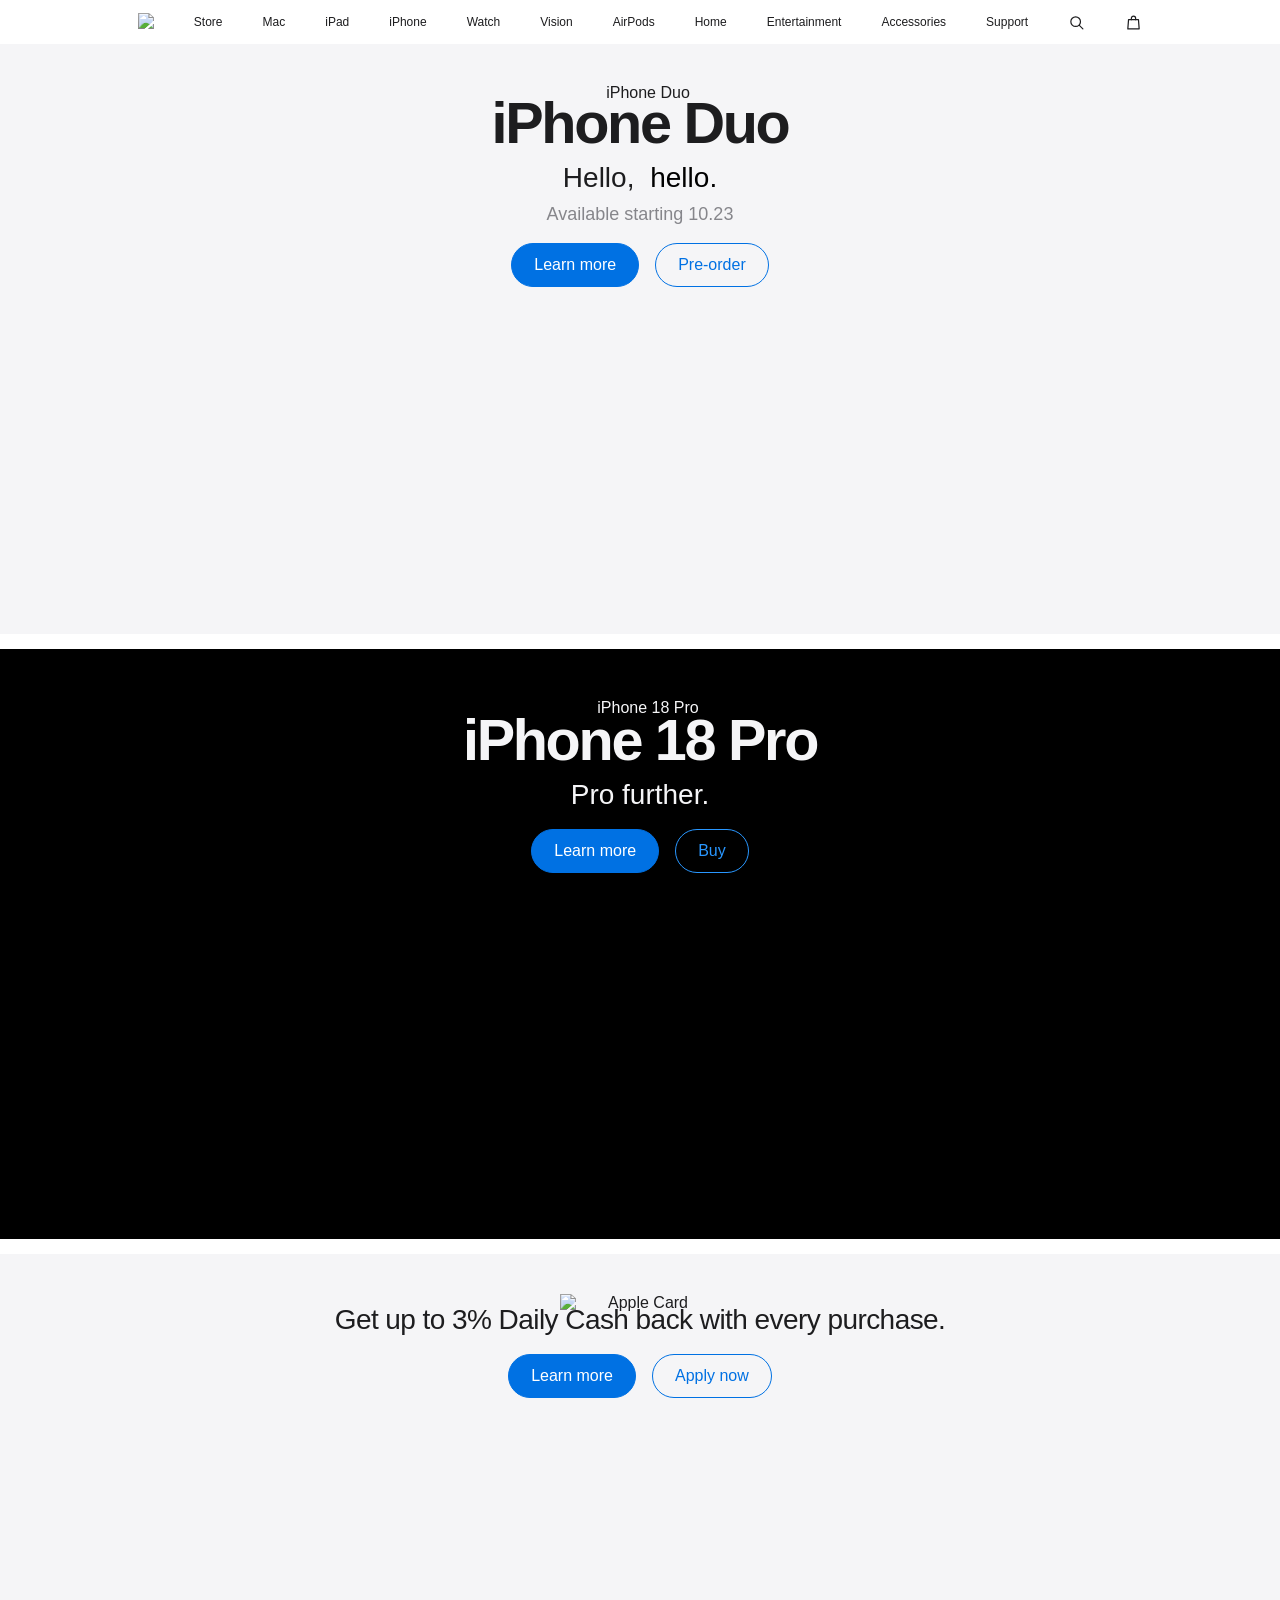
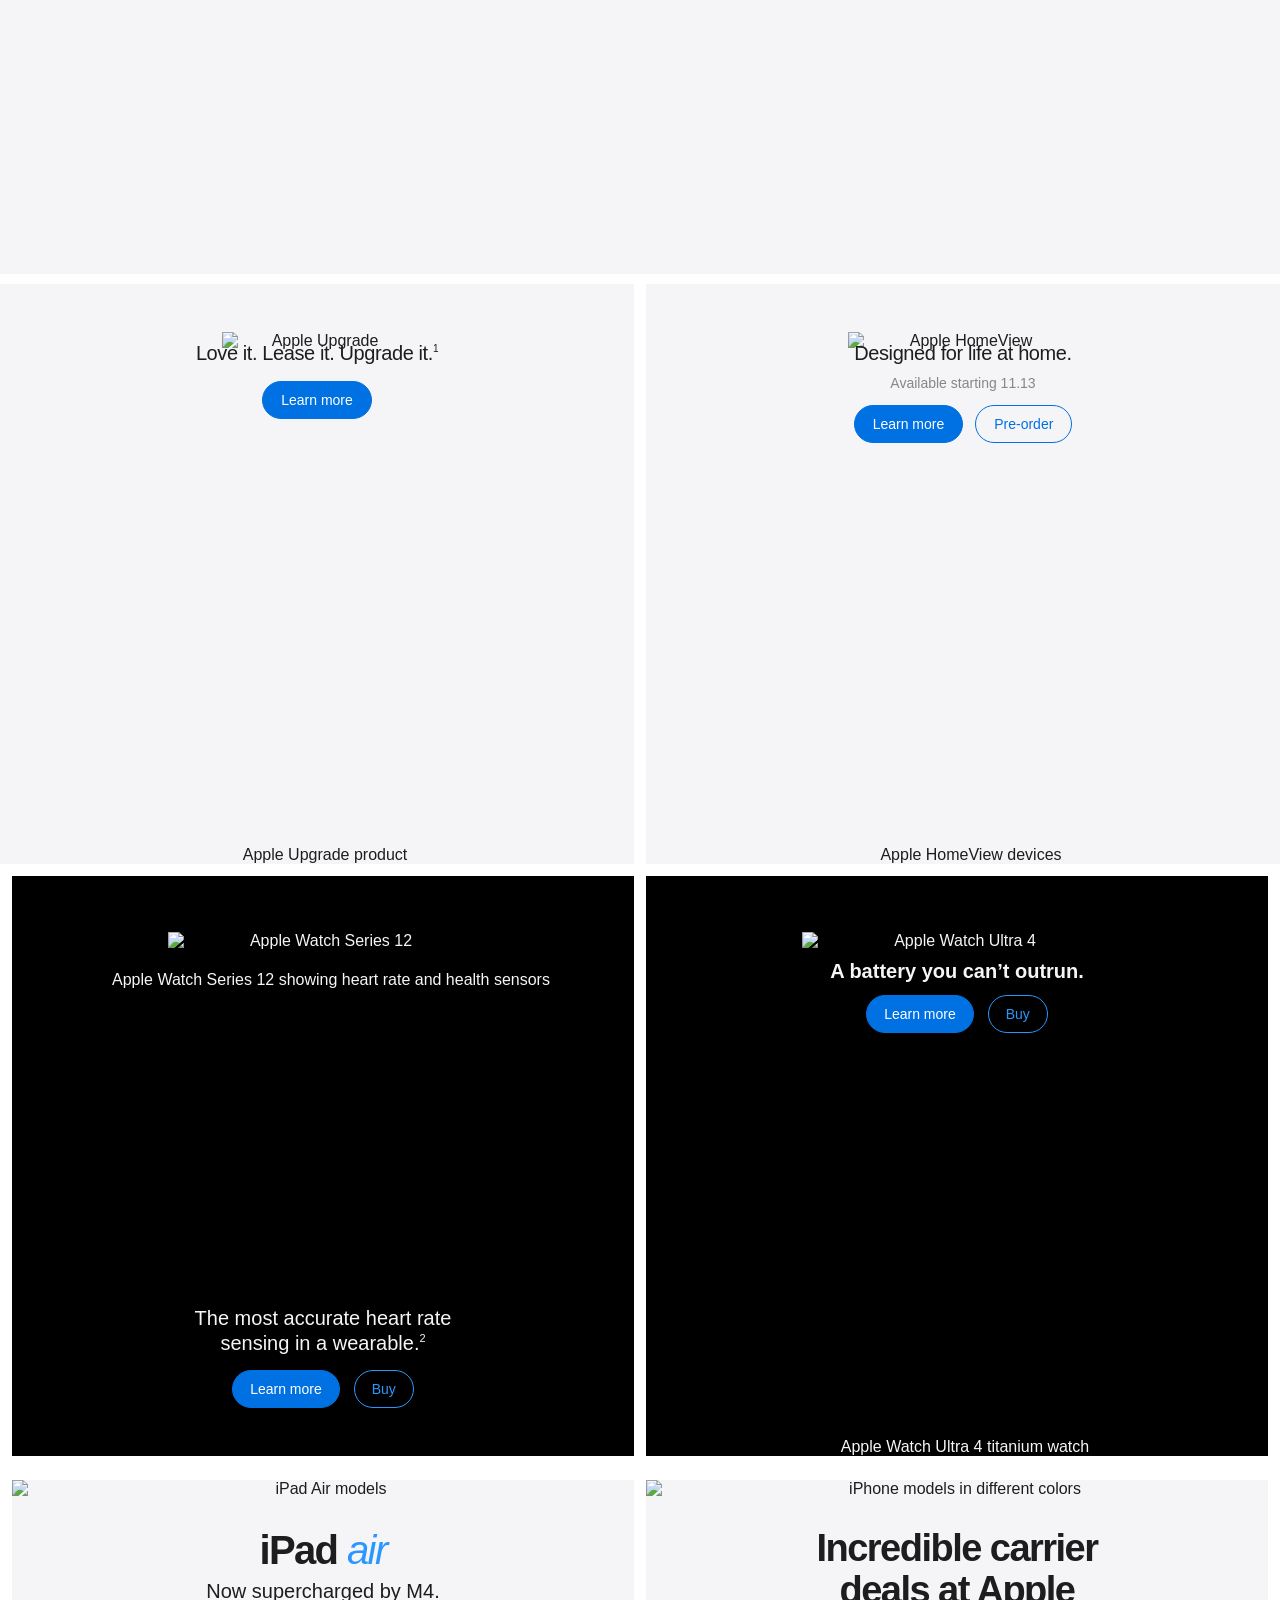
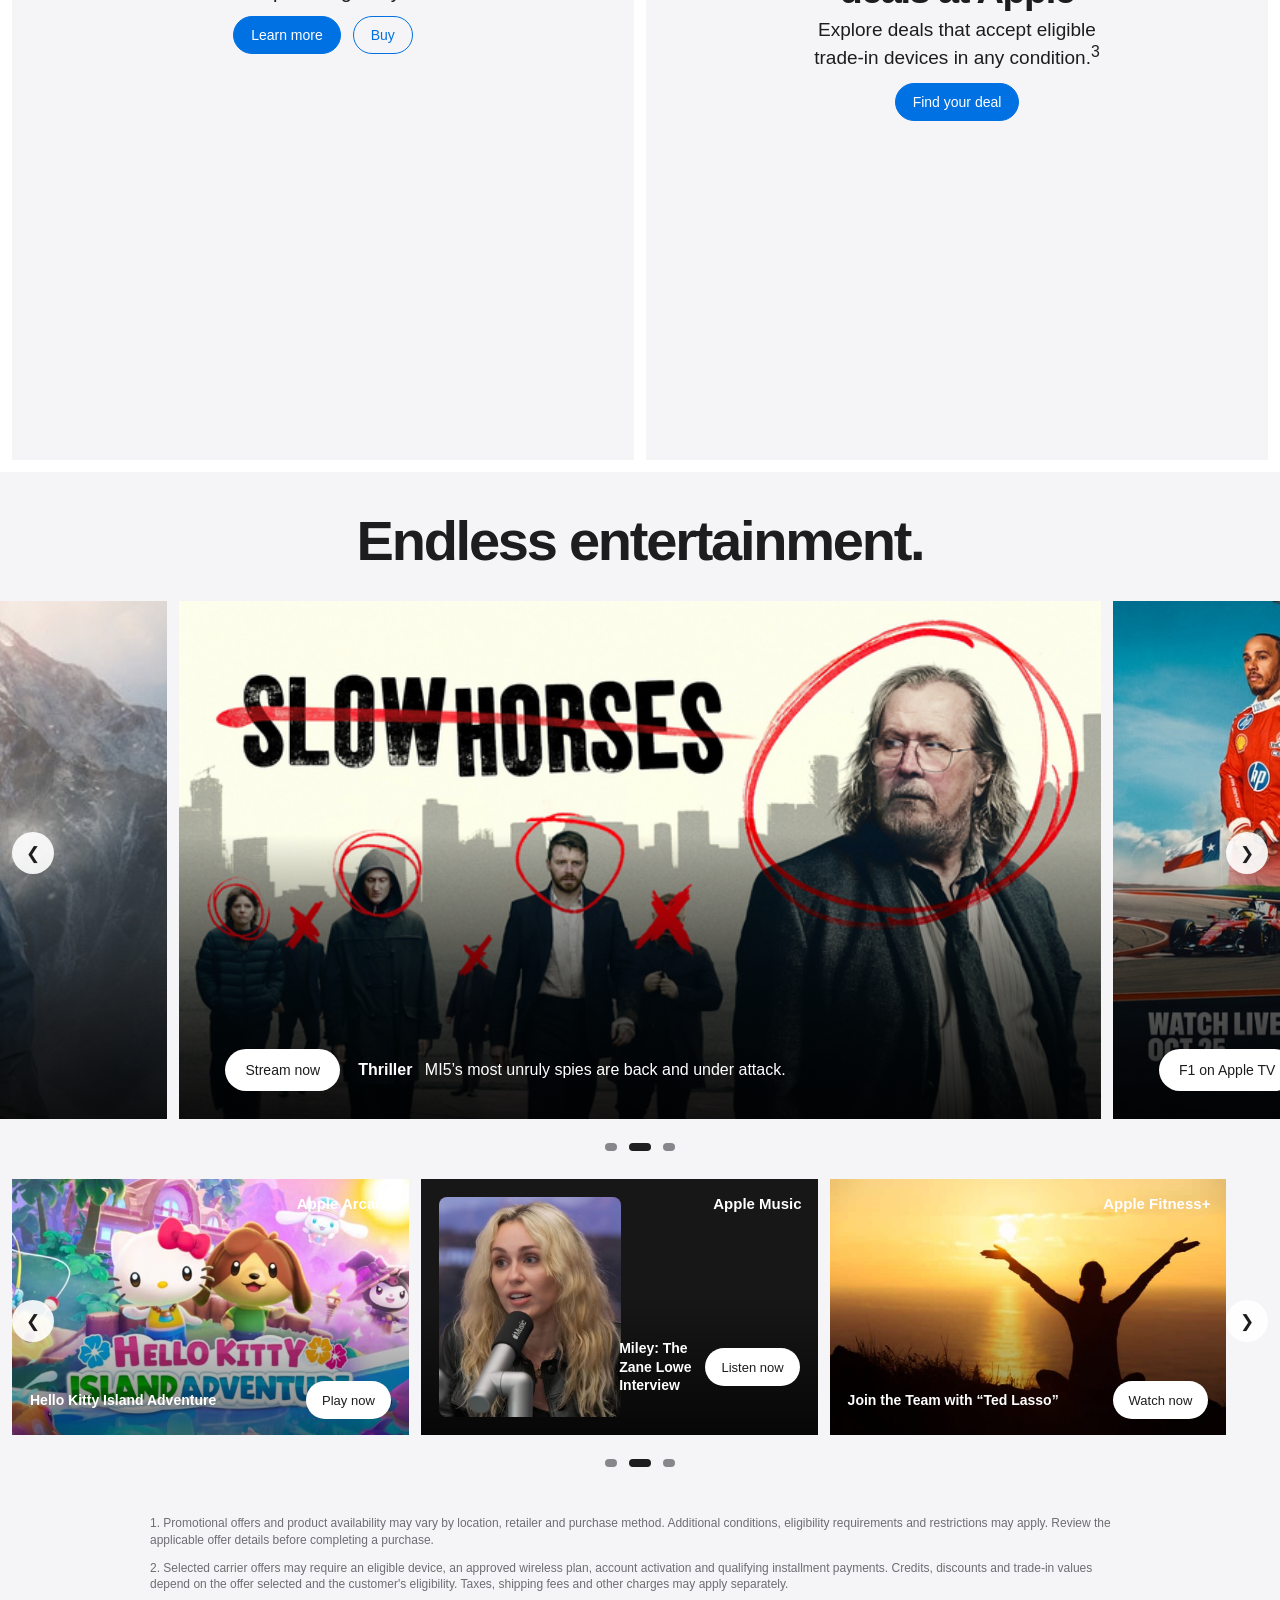
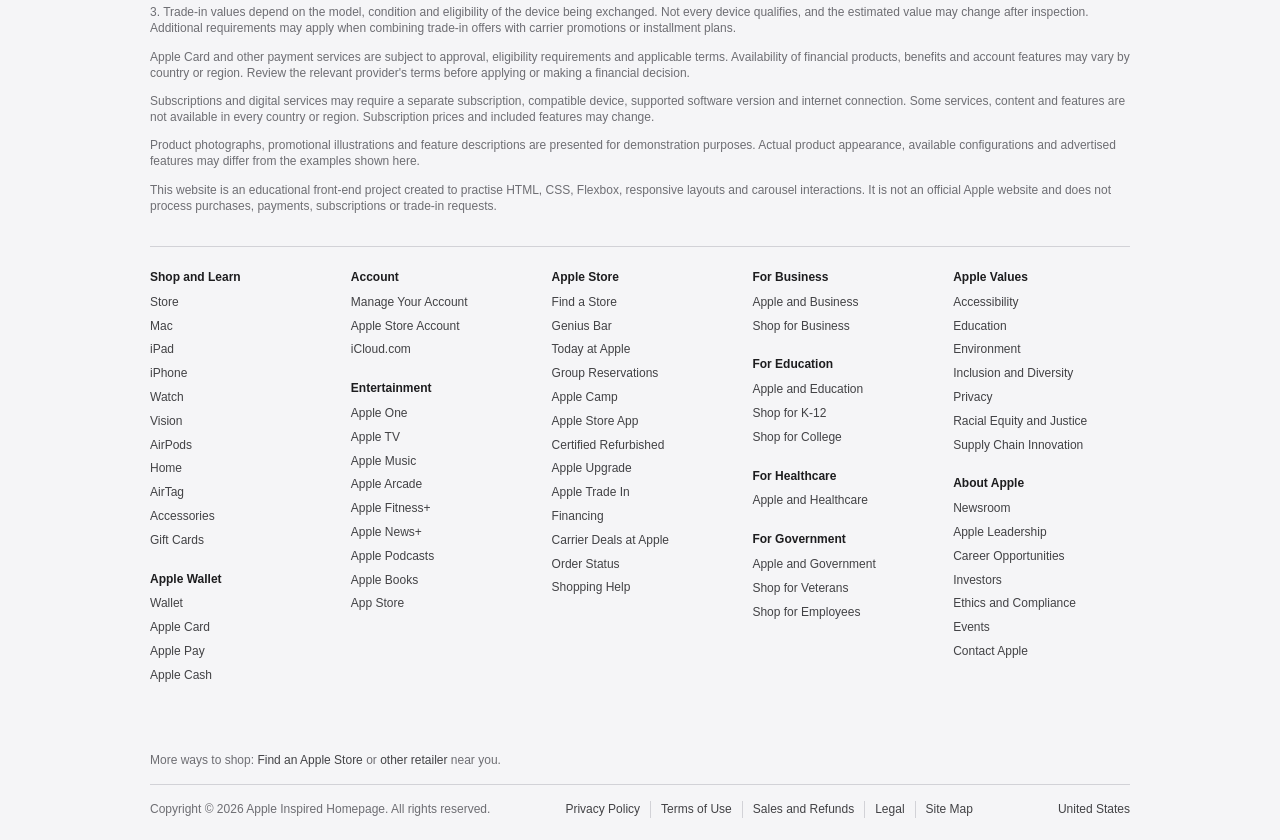
==== lab6/index.html @ 8d037a8d "Add lab 6 Apple Flexbox page" ====
<!DOCTYPE html>

<html lang="en">
    <head>
        <meta charset="utf-8">
        <meta name="viewport" content="width=device-width, initial-scale=1.0">
        <title>Apple</title>
        <link rel="icon" type="image/svg+xml" href="https://cdn.simpleicons.org/apple/000000">
        <link rel="stylesheet" href="style.css">
    </head>
    <body>

        <!-- Navigation -->
        <header class="site-header">
            <a class="brand" href="#" aria-label="Apple home"><img src="https://cdn.simpleicons.org/apple/000000" alt="apple"></a>
            <nav class="nav-links" aria-label="Main navigation">
                <a href="#">Store</a>
                <a href="#">Mac</a>
                <a href="#">iPad</a>
                <a href="#">iPhone</a>
                <a href="#">Watch</a>
                <a href="#">Vision</a>
                <a href="#">AirPods</a>
                <a href="#">Home</a>
                <a href="#">Entertainment</a>
                <a href="#">Accessories</a>
                <a href="#">Support</a>
            </nav>
            <div class="nav-actions">
                <a href="#" aria-label="Search">
                    <svg
                        class="nav-icon"
                        viewBox="0 0 24 24"
                        fill="none"
                        stroke="currentColor"
                        stroke-width="1.7"
                        stroke-linecap="round"
                    >
                        <circle cx="10.8" cy="10.8" r="6.8"></circle>
                        <path d="m16 16 5 5"></path>
                    </svg>
                </a>
                <a href="#" aria-label="Shopping bag">
                    <svg
                        class="nav-icon"
                        viewBox="0 0 24 24"
                        fill="none"
                        stroke="currentColor"
                        stroke-width="1.7"
                        stroke-linecap="round"
                        stroke-linejoin="round"
                    >
                        <path d="M5 8h14l1 13H4L5 8Z"></path>
                        <path d="M9 8V6a3 3 0 0 1 6 0v2"></path>
                    </svg>
                </a>
            </div>
        </header>
        <main>

            <!-- iPhone Duo -->
            <section class="product-hero hero-duo">
                <div class="hero-copy">
                    <h1>iPhone Duo</h1>
                    <p class="hero-tagline">
                        Hello, <span>hello.</span>
                    </p>
                    <p class="hero-subtitle">
                        Available starting 10.23
                    </p>
                    <div class="hero-actions">
                        <a href="#" class="hero-button">Learn more</a>
                        <a href="#" class="hero-button button-outline">Pre-order</a>
                    </div>
                </div>
                <img
                    class="hero-image"
                    src="https://www.apple.com/v/homepage/images/iphone-duo/a/hero_iphone_duo_animated_startframe__blm9gj3ulmc2_large.jpg"
                    alt="iPhone Duo"
                >
            </section>

            <!-- iPhone Pro -->
            <section class="product-hero hero-pro">
                <div class="hero-copy">
                    <h2>iPhone 18 Pro</h2>
                    <p class="hero-tagline">
                        Pro further.
                    </p>
                    <div class="hero-actions">
                        <a href="#" class="hero-button">
                            Learn more
                        </a>
                        <a href="#" class="hero-button button-outline">
                            Buy
                        </a>
                    </div>
                </div>
                <img
                    class="hero-image"
                    src="https://www.apple.com/v/homepage/images/iphone-18-pro/a/hero_iphone_18_pro__fqe1motd0ymy_large.jpg"
                    alt="iPhone 18 Pro"
                >
            </section>

            <!-- Apple Card -->
           <section class="apple-card-section">
                <div class="apple-card-copy">
                    <img
                        class="apple-card-logo"
                        src="https://www.apple.com/v/homepage/images/logos/apple-card/a/hero_logo_apple_card__dnd4gomtgai6_large.png"
                        alt="Apple Card"
                    >
                    <p>Get up to 3% Daily Cash back with every purchase.</p>
                    <div class="hero-actions">
                        <a href="#" class="hero-button">
                            Learn more
                        </a>
                        <a href="#" class="hero-button button-outline">
                            Apply now
                        </a>
                    </div>
                </div>
                <div class="apple-card-image-window">
                    <img
                        class="apple-card-artwork"
                        src="https://www.apple.com/v/homepage/images/apple-card/a/hero_apple_card__dpuxs0gw5daq_large.jpg"
                        alt="card"
                    >
                </div>
            </section>

            <!-- Upgrade and HomeView -->
            <section class="promo-grid">
                <article class="promo-card promo-upgrade">
                    <div class="promo-copy">
                        <img
                            class="promo-logo"
                            src="https://www.apple.com/v/homepage/images/logos/apple-upgrade/a/promo_logo_apple_upgrade__lwuohffdzjem_large.png"
                            alt="Apple Upgrade"
                        >
                        <p class="promo-tagline">
                            Love it. Lease it. Upgrade it.<sup>1</sup>
                        </p>
                        <div class="hero-actions">
                            <a href="#" class="hero-button">
                                Learn more
                            </a>
                        </div>
                    </div>
                    <img
                        class="promo-artwork"
                        src="https://www.apple.com/v/homepage/images/apple-upgrade/a/promo_apple_upgrade__jvn6udm4tx2e_large.jpg"
                        alt="Apple Upgrade product"
                    >
                </article>
                <article class="promo-card promo-homeview">
                    <div class="promo-copy">
                        <img
                            class="promo-logo"
                            src="https://www.apple.com/v/homepage/images/logos/apple-homeview/a/promo_logo_apple_homeview__fgteydil04uy_large.png"
                            alt="Apple HomeView"
                        >
                        <p class="promo-tagline">
                            Designed for life at home.
                        </p>
                        <p class="promo-subtitle">
                            Available starting 11.13
                        </p>
                        <div class="hero-actions">
                            <a href="#" class="hero-button">
                                Learn more
                            </a>
                            <a href="#" class="hero-button button-outline">
                                Pre-order
                            </a>
                        </div>
                    </div>
                    <img
                        class="promo-artwork"
                        src="https://www.apple.com/v/homepage/images/apple-homeview/a/promo_apple_homeview_animated_preorder__ekx0z2j7deeu_large.jpg"
                        alt="Apple HomeView devices"
                    >
                </article>
            </section>

            <!-- Apple Watch cards -->
            <section class="watch-promo-grid">
                <article class="watch-promo-card watch-series-card">
                    <div class="watch-card-heading">
                        <img
                            src="https://www.apple.com/v/homepage/images/logos/apple-watch-series-12/a/promo_logo_apple_watch_series_12__eck6698frlqq_large.png"
                            alt="Apple Watch Series 12"
                            class="watch-card-logo"
                        >
                    </div>
                    <img
                        src="https://www.apple.com/v/homepage/images/apple-watch-series-12/a/promo_apple_watch_series_12__gnlprtt8526a_large.jpg"
                        alt="Apple Watch Series 12 showing heart rate and health sensors"
                        class="watch-card-artwork"
                    >
                    <div class="watch-card-footer">
                        <p>
                            The most accurate heart rate <br> sensing in a wearable.<sup>2</sup>
                        </p>
                        <div class="watch-card-actions">
                            <a href="#" class="hero-button">Learn more</a>
                            <a href="#" class="hero-button button-outline">Buy</a>
                        </div>
                    </div>
                </article>
                <article class="watch-promo-card watch-ultra-card">
                    <div class="watch-card-heading">
                        <img
                            src="https://www.apple.com/v/homepage/images/logos/apple-watch-ultra-4/a/promo_logo_apple_watch_ultra_4__bc6ish8cjaeq_large.png"
                            alt="Apple Watch Ultra 4"
                            class="watch-card-logo"
                        >
                        <p>A battery you can’t outrun.</p>
                        <div class="watch-card-actions">
                            <a href="#" class="hero-button">Learn more</a>
                            <a href="#" class="hero-button button-outline">Buy</a>
                        </div>
                    </div>
                    <img
                        src="https://www.apple.com/v/homepage/images/apple-watch-ultra-4/a/promo_apple_watch_ultra_4__e4r3qertak2u_large.jpg"
                        alt="Apple Watch Ultra 4 titanium watch"
                        class="watch-card-artwork"
                    >
                </article>
            </section>

            <!-- iPad Air and carrier deals -->
            <section class="feature-grid">
                <article class="feature-card ipad-air-card">
                    <div class="feature-copy">
                        <h2 class="ipad-air-title">
                            iPad <span>air</span>
                        </h2>
                        <p>Now supercharged by M4.</p>
                        <div class="feature-actions">
                            <a href="#" class="hero-button">
                                Learn more
                            </a>
                            <a href="#" class="hero-button button-outline">
                                Buy
                            </a>
                        </div>
                    </div>
                    <img
                        src="https://www.apple.com/v/homepage/images/ipad-air-m4/a/promo_ipad_air_m4__bgcv7t286k8y_large.jpg"
                        alt="iPad Air models"
                        class="feature-artwork"
                    >
                </article>
                <article class="feature-card carrier-card">
                    <div class="feature-copy">
                        <h2>
                            Incredible carrier
                            <br>
                            deals at Apple
                        </h2>
                        <p>
                            Explore deals that accept eligible
                            <br>
                            trade-in devices in any condition.<sup>3</sup>
                        </p>
                        <div class="feature-actions">
                            <a href="#" class="hero-button">
                                Find your deal
                            </a>
                        </div>
                    </div>
                    <img
                        src="https://www.apple.com/v/homepage/images/carriers/a/promo_carriers__bkbchi56n5qq_large.jpg"
                        alt="iPhone models in different colors"
                        class="feature-artwork"
                    >
                </article>
            </section>

            <!-- Entertainment carousel -->
            <section class="entertainment-section">
                <h2 class="entertainment-title">
                    Endless entertainment.
                </h2>
                <div class="show-carousel js-carousel"
                    data-initial-slide="1">
                    <button
                        type="button"
                        class="carousel-arrow"
                        data-move="-1"
                        aria-label="Previous show">
                        &#10094;
                    </button>
                    <div class="carousel-viewport">
                        <div class="carousel-track">
                            <article class="carousel-slide show-everest">
                                <div class="show-caption">
                                    <a href="images/tenzing.jpg" class="stream-pill">
                                        Stream now
                                    </a>
                                    <p>
                                        <strong>Drama</strong>
                                        Based on the true story of the
                                        quest to summit Everest.
                                    </p>
                                </div>
                            </article>
                            <article class="carousel-slide show-slow-horses">
                                <div class="show-caption">
                                    <a href="#" class="stream-pill">
                                        Stream now
                                    </a>
                                    <p>
                                        <strong>Thriller</strong>
                                        MI5’s most unruly spies are back
                                        and under attack.
                                    </p>
                                </div>
                            </article>
                            <article class="carousel-slide show-f1">
                                <div class="show-caption">
                                    <a href="#" class="stream-pill">
                                        F1 on Apple TV
                                    </a>
                                    <p>
                                        Every Grand Prix, live and
                                        on demand, all year long.
                                    </p>
                                </div>
                            </article>
                        </div>
                    </div>
                    <button
                        type="button"
                        class="carousel-arrow"
                        data-move="1"
                        aria-label="Next show">
                        &#10095;
                    </button>
                    <div class="carousel-dots"
                        aria-label="Choose a show">
                        <button class="carousel-dot"
                                type="button"
                                data-slide="0"
                                aria-label="Show 1"></button>
                        <button class="carousel-dot"
                                type="button"
                                data-slide="1"
                                aria-label="Show 2"></button>
                        <button class="carousel-dot"
                                type="button"
                                data-slide="2"
                                aria-label="Show 3"></button>
                    </div>
                </div>
            </section>

            <!-- Services carousel -->
            <section class="services-section">
                <div class="show-carousel js-carousel service-carousel"
                    data-initial-slide="1">
                    <button
                        type="button"
                        class="carousel-arrow"
                        data-move="-1"
                        aria-label="Previous service">
                        &#10094;
                    </button>
                    <div class="carousel-viewport">
                        <div class="carousel-track">
                            <article class="carousel-slide service-slide service-arcade">
                                <img
                                    src="images/arcade.jpg"
                                    alt="Apple Arcade game"
                                    class="service-art"
                                >
                                <div class="service-brand">Apple Arcade</div>
                                <div class="service-caption">
                                    <p>Hello Kitty Island Adventure</p>
                                    <a href="#" class="stream-pill">Play now</a>
                                </div>
                            </article>
                            <article class="carousel-slide service-slide service-music">
                                <img
                                    src="images/music.jpg"
                                    alt="Apple Music artist"
                                    class="service-art"
                                >
                                <div class="service-brand">Apple Music</div>
                                <div class="service-caption">
                                    <p>Miley: The Zane Lowe Interview</p>
                                    <a href="#" class="stream-pill">Listen now</a>
                                </div>
                            </article>
                            <article class="carousel-slide service-slide service-fitness">
                                <img
                                    src="images/fitness.jpg"
                                    alt="People training with Apple Fitness+"
                                    class="service-art"
                                >
                                <div class="service-brand">Apple Fitness+</div>
                                <div class="service-caption">
                                    <p>Join the Team with “Ted Lasso”</p>
                                    <a href="#" class="stream-pill">Watch now</a>
                                </div>
                            </article>
                        </div>
                    </div>
                    <button
                        type="button"
                        class="carousel-arrow"
                        data-move="1"
                        aria-label="Next service">
                        &#10095;
                    </button>
                    <div class="carousel-dots" aria-label="Choose a service">
                        <button class="carousel-dot"
                                type="button"
                                data-slide="0"
                                aria-label="Apple Arcade"></button>
                        <button class="carousel-dot"
                                type="button"
                                data-slide="1"
                                aria-label="Apple Music"></button>
                        <button class="carousel-dot"
                                type="button"
                                data-slide="2"
                                aria-label="Apple Fitness Plus"></button>
                    </div>
                </div>
            </section>
        </main>

        <!-- Legal disclosures -->
        <section class="legal-disclosures">
            <div class="legal-inner">
                <p>
                    1. Promotional offers and product availability may vary by
                    location, retailer and purchase method. Additional conditions,
                    eligibility requirements and restrictions may apply.
                    Review the applicable offer details before completing a purchase.
                </p>
                <p>
                    2. Selected carrier offers may require an eligible device,
                    an approved wireless plan, account activation and qualifying
                    installment payments. Credits, discounts and trade-in values
                    depend on the offer selected and the customer's eligibility.
                    Taxes, shipping fees and other charges may apply separately.
                </p>
                <p>
                    3. Trade-in values depend on the model, condition and eligibility
                    of the device being exchanged. Not every device qualifies, and
                    the estimated value may change after inspection. Additional
                    requirements may apply when combining trade-in offers with
                    carrier promotions or installment plans.
                </p>
                <p>
                    Apple Card and other payment services are subject to approval,
                    eligibility requirements and applicable terms. Availability of
                    financial products, benefits and account features may vary by
                    country or region. Review the relevant provider's terms before
                    applying or making a financial decision.
                </p>
                <p>
                    Subscriptions and digital services may require a separate
                    subscription, compatible device, supported software version
                    and internet connection. Some services, content and features
                    are not available in every country or region. Subscription
                    prices and included features may change.
                </p>
                <p>
                    Product photographs, promotional illustrations and feature
                    descriptions are presented for demonstration purposes.
                    Actual product appearance, available configurations and
                    advertised features may differ from the examples shown here.
                </p>
                <p>
                    This website is an educational front-end project created to
                    practise HTML, CSS, Flexbox, responsive layouts and carousel
                    interactions. It is not an official Apple website and does not
                    process purchases, payments, subscriptions or trade-in requests.
                </p>
            </div>
        </section>

        <!-- Footer -->
        <footer class="site-footer">
            <div class="footer-inner">
                <nav class="footer-directory"
                    aria-label="Footer navigation">
                    <div class="footer-column">
                        <section class="footer-group">
                            <h3>Shop and Learn</h3>
                            <ul>
                                <li><a href="#">Store</a></li>
                                <li><a href="#">Mac</a></li>
                                <li><a href="#">iPad</a></li>
                                <li><a href="#">iPhone</a></li>
                                <li><a href="#">Watch</a></li>
                                <li><a href="#">Vision</a></li>
                                <li><a href="#">AirPods</a></li>
                                <li><a href="#">Home</a></li>
                                <li><a href="#">AirTag</a></li>
                                <li><a href="#">Accessories</a></li>
                                <li><a href="#">Gift Cards</a></li>
                            </ul>
                        </section>
                        <section class="footer-group">
                            <h3>Apple Wallet</h3>
                            <ul>
                                <li><a href="#">Wallet</a></li>
                                <li><a href="#">Apple Card</a></li>
                                <li><a href="#">Apple Pay</a></li>
                                <li><a href="#">Apple Cash</a></li>
                            </ul>
                        </section>
                    </div>
                    <div class="footer-column">
                        <section class="footer-group">
                            <h3>Account</h3>
                            <ul>
                                <li><a href="#">Manage Your Account</a></li>
                                <li><a href="#">Apple Store Account</a></li>
                                <li><a href="#">iCloud.com</a></li>
                            </ul>
                        </section>
                        <section class="footer-group">
                            <h3>Entertainment</h3>
                            <ul>
                                <li><a href="#">Apple One</a></li>
                                <li><a href="#">Apple TV</a></li>
                                <li><a href="#">Apple Music</a></li>
                                <li><a href="#">Apple Arcade</a></li>
                                <li><a href="#">Apple Fitness+</a></li>
                                <li><a href="#">Apple News+</a></li>
                                <li><a href="#">Apple Podcasts</a></li>
                                <li><a href="#">Apple Books</a></li>
                                <li><a href="#">App Store</a></li>
                            </ul>
                        </section>
                    </div>
                    <div class="footer-column">
                        <section class="footer-group">
                            <h3>Apple Store</h3>
                            <ul>
                                <li><a href="#">Find a Store</a></li>
                                <li><a href="#">Genius Bar</a></li>
                                <li><a href="#">Today at Apple</a></li>
                                <li><a href="#">Group Reservations</a></li>
                                <li><a href="#">Apple Camp</a></li>
                                <li><a href="#">Apple Store App</a></li>
                                <li><a href="#">Certified Refurbished</a></li>
                                <li><a href="#">Apple Upgrade</a></li>
                                <li><a href="#">Apple Trade In</a></li>
                                <li><a href="#">Financing</a></li>
                                <li><a href="#">Carrier Deals at Apple</a></li>
                                <li><a href="#">Order Status</a></li>
                                <li><a href="#">Shopping Help</a></li>
                            </ul>
                        </section>
                    </div>
                    <div class="footer-column">
                        <section class="footer-group">
                            <h3>For Business</h3>
                            <ul>
                                <li><a href="#">Apple and Business</a></li>
                                <li><a href="#">Shop for Business</a></li>
                            </ul>
                        </section>
                        <section class="footer-group">
                            <h3>For Education</h3>
                            <ul>
                                <li><a href="#">Apple and Education</a></li>
                                <li><a href="#">Shop for K-12</a></li>
                                <li><a href="#">Shop for College</a></li>
                            </ul>
                        </section>
                        <section class="footer-group">
                            <h3>For Healthcare</h3>
                            <ul>
                                <li><a href="#">Apple and Healthcare</a></li>
                            </ul>
                        </section>
                        <section class="footer-group">
                            <h3>For Government</h3>
                            <ul>
                                <li><a href="#">Apple and Government</a></li>
                                <li><a href="#">Shop for Veterans</a></li>
                                <li><a href="#">Shop for Employees</a></li>
                            </ul>
                        </section>
                    </div>
                    <div class="footer-column">
                        <section class="footer-group">
                            <h3>Apple Values</h3>
                            <ul>
                                <li><a href="#">Accessibility</a></li>
                                <li><a href="#">Education</a></li>
                                <li><a href="#">Environment</a></li>
                                <li><a href="#">Inclusion and Diversity</a></li>
                                <li><a href="#">Privacy</a></li>
                                <li><a href="#">Racial Equity and Justice</a></li>
                                <li><a href="#">Supply Chain Innovation</a></li>
                            </ul>
                        </section>
                        <section class="footer-group">
                            <h3>About Apple</h3>
                            <ul>
                                <li><a href="#">Newsroom</a></li>
                                <li><a href="#">Apple Leadership</a></li>
                                <li><a href="#">Career Opportunities</a></li>
                                <li><a href="#">Investors</a></li>
                                <li><a href="#">Ethics and Compliance</a></li>
                                <li><a href="#">Events</a></li>
                                <li><a href="#">Contact Apple</a></li>
                            </ul>
                        </section>
                    </div>
                </nav>
                <div class="footer-shopping">
                    More ways to shop:
                    <a href="#">Find an Apple Store</a>
                    or <a href="#">other retailer</a> near you.
                </div>
                <div class="footer-bottom">
                    <p class="footer-copyright">
                        Copyright © 2026 Apple Inspired Homepage.
                        All rights reserved.
                    </p>
                    <nav class="footer-legal"
                        aria-label="Legal information">
                        <a href="#">Privacy Policy</a>
                        <a href="#">Terms of Use</a>
                        <a href="#">Sales and Refunds</a>
                        <a href="#">Legal</a>
                        <a href="#">Site Map</a>
                    </nav>
                    <a href="#" class="footer-region">United States</a>
                </div>
            </div>
        </footer>
        <script src="script.js"></script>
    </body>
</html>
---- lab6/style.css ----
/* Base styles */
* {
    box-sizing: border-box;
}

body {
    margin: 0;
    font-family:
        -apple-system,
        BlinkMacSystemFont,
        "SF Pro Text",
        "SF Pro Display",
        "Helvetica Neue",
        "Segoe UI",
        Arial,
        sans-serif;
    color: #1d1d1f;
}

/* Navigation */
.site-header {
    display: flex;
    justify-content: center;
    align-items: center;
    gap: 40px;
    min-height: 44px;
    padding: 0 5%;
    position: sticky;
    top: 0;
    z-index: 2;
    background-color: rgba(255, 255, 255, 0.82);
    backdrop-filter: saturate(180%) blur(20px);
}

.brand {
    display: flex;
    align-items: center;
    flex-shrink: 0;
}

.brand img {
    display: block;
    width: 16px;
    height: 19px;
    object-fit: contain;
}

.nav-links {
    display: flex;
    align-items: center;
    justify-content: space-between;
    gap: 40px;
}

.site-header a {
    color: inherit;
    text-decoration: none;
    font-family: inherit;
    font-size: 12px;
    font-weight: 400;
    white-space: nowrap;
}

.nav-actions {
    display: flex;
    align-items: center;
    gap: 40px;
    flex-shrink: 0;
}

.nav-icon {
    display: block;
    width: 17px;
    height: 17px;
}

.site-header a:hover {
    opacity: 0.6;
}

/* Product hero sections */
.product-hero {
    padding: 48px 20px 0;
    text-align: center;
    overflow: hidden;
    position: relative;
    height: 590px;
    min-height: 0;
    margin-bottom: 15px;
}

.hero-duo {
    background-color: #f5f5f7;
    color: #1d1d1f;
}

.hero-pro {
    background-color: #000000;
    color: #f5f5f7;
    padding-top: 60px;
}

.hero-copy {
    position: relative;
    z-index: 2;
}

.hero-copy h1,
.hero-copy h2 {
    margin: 0;
    font-size: clamp(42px, 4.5vw, 60px);
    font-weight: 600;
    letter-spacing: -0.04em;
    line-height: 1.08;
}

.hero-tagline {
    margin: 8px 0;
    font-size: clamp(22px, 2.2vw, 28px);
}

.hero-duo .hero-tagline span {
    color: black;
    margin-left: 8px;
}

.hero-subtitle {
    margin: 10px 0 16px;
    color: #86868b;
    font-size: 18px;
}

.hero-actions {
    display: flex;
    justify-content: center;
    align-items: center;
    gap: 16px;
    margin-top: 18px;
}

.hero-button {
    display: inline-flex;
    align-items: center;
    justify-content: center;
    min-height: 44px;
    padding: 0 22px;
    border: 1px solid #0071e3;
    border-radius: 999px;
    background-color: #0071e3;
    color: white;
    text-decoration: none;
    font-size: 16px;
}

.button-outline {
    background-color: transparent;
    color: #0071e3;
}

.hero-pro .button-outline {
    color: #2997ff;
    border-color: #2997ff;
}

.hero-image {
    position: absolute;
    top: 265px;
    left: 50%;
    transform: translateX(-50%);
    max-width: none;
    height: auto;
    margin-top: 0;
    z-index: 1;
}

.hero-duo .hero-image {
    margin-top: 0;
    width: 2845px;
    top: 40px;
}

.hero-pro .hero-image {
    width: 3000px;
    top: 50px;
}

/* Apple Card */
.apple-card-section {
    position: relative;
    isolation: isolate;
    height: 620px;
    padding-top: 40px;
    background-color: #f5f5f7;
    color: #1d1d1f;
    text-align: center;
    overflow: hidden;
    margin-bottom: 10px;
}

.apple-card-copy {
    position: relative;
    z-index: 2;
}

.apple-card-logo {
    display: block;
    width: 160px;
    height: auto;
    margin: 0 auto -10px;
}

.apple-card-copy p {
    font-size: clamp(18px, 2.2vw, 28px);
    font-weight: 400;
    line-height: 1.3;
    letter-spacing: -0.02em;
    margin: 0 12px;
}

.apple-card-section .hero-actions {
    margin-top: 16px;
    gap: 16px;
}

.apple-card-image-window {
    position: absolute;
    inset: 0;
    overflow: hidden;
    z-index: 1;
    pointer-events: none;
}

.apple-card-artwork {
    position: absolute;
    top: -15px;
    left: 50%;
    transform: translateX(-50%);
    width: 3200px;
    max-width: none;
    height: auto;
    margin: 0;
}

/* Upgrade and HomeView cards */
.promo-grid {
    display: flex;
    gap: 12px;
    padding: 0px;
    align-items: stretch;
    margin-bottom: 0px;
}

.promo-card {
    flex: 1;
    min-width: 0;
    height: 580px;
    position: relative;
    isolation: isolate;
    overflow: hidden;
    background-color: #f5f5f7;
    color: #1d1d1f;
    text-align: center;
}
.promo-copy {
    position: relative;
    z-index: 2;
    padding: 48px 12px 0;
}

.promo-logo {
    display: block;
    width: 190px;
    max-width: 80%;
    height: auto;
    margin: 0 auto -10px;
}
.promo-homeview .promo-logo {
    width: 230px;
}

.promo-tagline {
    margin: 0;
    font-size: 20px;
    font-weight: 400;
    line-height: 1.35;
    letter-spacing: -0.02em;
}
.promo-tagline sup {
    font-size: 10px;
}

.promo-subtitle {
    margin: 8px 0 0;
    color: #86868b;
    font-size: 14px;
}

.promo-card .hero-actions {
    margin-top: 14px;
    gap: 12px;
}

.promo-card .hero-button {
    min-height: 38px;
    padding: 0 18px;
    font-size: 14px;
}

.promo-artwork {
    position: absolute;
    bottom: 0;
    left: 50%;
    transform: translateX(-50%);
    width: 1200px;
    max-width: none;
    height: auto;
    margin: 0;
    z-index: 1;
    pointer-events: none;
}
/* Apple Watch cards */
.watch-promo-grid {
    display: flex;
    flex-direction: row;
    gap: 12px;
    padding: 12px;
    margin-top: 0px;
}

.watch-promo-card {
    position: relative;
    isolation: isolate;
    overflow: hidden;
    flex: 1 1 0;
    min-width: 0;
    height: 580px;
    background-color: #000;
    color: #f5f5f7;
    text-align: center;
}

.watch-card-heading {
    position: relative;
    z-index: 2;
    padding: 56px 12px 0;
}

.watch-card-logo {
    display: block;
    width: 310px;
    max-width: 90%;
    height: auto;
    margin: 0 auto;
    margin-bottom: 0;
}

.watch-card-artwork {
    display: block;
    width: 180%;
    max-width: none;
    height: auto;
}

.watch-series-card .watch-card-artwork {
    position: absolute;
    top: 95px;
    left: 50%;
    transform: translateX(-50%);
    z-index: 1;
}

.watch-card-footer {
    position: absolute;
    z-index: 2;
    left: 0;
    right: 0;
    bottom: 48px;
    padding: 0 16px;
}

.watch-card-footer p {
    max-width: 360px;
    margin: 0 auto 14px;
    font-size: 20px;
    line-height: 1.25;
}

.watch-card-footer sup {
    font-size: 11px;
}

.watch-card-actions {
    display: flex;
    justify-content: center;
    align-items: center;
    gap: 14px;
}

.watch-promo-card .hero-button {
    min-height: 38px;
    padding: 0 17px;
    font-size: 14px;
}

.watch-promo-card .button-outline {
    background-color: transparent;
    color: #2997ff;
    border-color: #2997ff;
}

.watch-ultra-card .watch-card-heading  p {
    margin: 10px 0 12px;
    font-size: 20px;
    font-weight: 600;
}

.watch-ultra-card .watch-card-artwork {
    position: absolute;
    left: 50%;
    bottom: 0;
    transform: translateX(-50%);
    z-index: 1;
}

/* iPad Air and Carrier Deals */
.feature-grid {
    display: flex;
    flex-direction: row;
    gap: 12px;
    padding: 12px;
    align-items: stretch;
}

.feature-card {
    position: relative;
    isolation: isolate;
    overflow: hidden;
    flex: 1 1 0;
    min-width: 0;
    height: 580px;
    text-align: center;
    background-color: #f5f5f7;
    color: #1d1d1f;
}

.feature-artwork {
    position: absolute;
    inset: 0;
    z-index: 0;
    width: 100%;
    height: 100%;
    max-width: none;
    object-fit: cover;
    object-position: center;
}

.feature-copy {
    position: relative;
    z-index: 1;
    padding: 48px 16px 0;
}

.ipad-air-title {
    margin: 0 0 4px;
    font-size: 40px;
    font-weight: 600;
    letter-spacing: -0.04em;
}

.ipad-air-title span {
    color: #2997ff;
    font-style: italic;
    font-weight: 500;
}

.feature-copy > p {
    margin: 6px 0 12px;
    font-size: 20px;
    line-height: 1.25;
}

.carrier-card h2 {
    max-width: 400px;
    margin: 0 auto 4px;
    font-size: 38px;
    font-weight: 600;
    line-height: 1.1;
    letter-spacing: -0.04em;
}

.carrier-card .feature-copy > p {
    max-width: 380px;
    margin: 6px auto 12px;
    font-size: 19px;
    line-height: 1.3;
}

.feature-actions {
    display: flex;
    justify-content: center;
    align-items: center;
    flex-wrap: wrap;
    gap: 12px;
}

.feature-actions .hero-button {
    min-height: 38px;
    padding: 0 17px;
    font-size: 14px;
}
/* Entertainment carousel */
/* ===== ENTERTAINMENT CAROUSEL ===== */
.entertainment-section {
    padding: 36px 0 28px;
    background-color: #f5f5f7;
}

.entertainment-title {
    margin: 0 16px 28px;
    text-align: center;
    font-size: clamp(34px, 4.5vw, 56px);
    font-weight: 600;
    letter-spacing: -0.04em;
}

.show-carousel {
    position: relative;
}

.carousel-viewport {
    width: 100%;
    overflow-x: auto;
    overflow-y: hidden;
    scroll-snap-type: x mandatory;
    scroll-behavior: smooth;
    scrollbar-width: none;
}

.carousel-viewport::-webkit-scrollbar {
    display: none;
}

.carousel-track {
    display: flex;
    flex-direction: row;
    gap: 12px;
    padding-inline: 16vw;
}

.carousel-slide {
    position: relative;
    flex: 0 0 min(930px, 72vw);
    aspect-ratio: 16 / 9;
    overflow: hidden;
    scroll-snap-align: center;
    background-color: #26323a;
    background-size: cover;
    background-position: center;
}

.carousel-slide::before {
    content: "";
    position: absolute;
    inset: 0;
    background: linear-gradient(
        to top,
        rgba(0, 0, 0, 0.72),
        transparent 55%
    );
}

.show-everest {
    background-image:
        linear-gradient(
            to top,
            rgba(0, 0, 0, 0.65),
            transparent 55%
        ),
        url("images/everest.jpg");
    background-size: cover;
    background-position: center;
    background-repeat: no-repeat;
}

.show-slow-horses {
    background-image:
        linear-gradient(
            to top,
            rgba(0, 0, 0, 0.65),
            transparent 55%
        ),
        url("images/slow-horses.jpg");
    background-size: cover;
    background-position: center;
    background-repeat: no-repeat;
}

.show-f1 {
    background-image:
        linear-gradient(
            to top,
            rgba(0, 0, 0, 0.65),
            transparent 55%
        ),
        url("images/f1.jpg");
    background-size: cover;
    background-position: center;
    background-repeat: no-repeat;
}

.show-caption {
    position: absolute;
    z-index: 1;
    left: 5%;
    right: 5%;
    bottom: 28px;
    display: flex;
    align-items: center;
    justify-content: flex-start;
    gap: 18px;
    color: white;
}

.show-caption p {
    margin: 0;
    font-size: 16px;
    line-height: 1.4;
}

.show-caption strong {
    margin-right: 8px;
}

.stream-pill {
    flex-shrink: 0;
    display: inline-flex;
    align-items: center;
    justify-content: center;
    min-height: 42px;
    padding: 0 20px;
    border-radius: 999px;
    background-color: white;
    color: #1d1d1f;
    text-decoration: none;
    font-size: 14px;
    white-space: nowrap;
}

.carousel-arrow {
    position: absolute;
    z-index: 3;
    top: 42%;
    left: 12px;
    width: 42px;
    height: 42px;
    border: none;
    border-radius: 50%;
    background-color: rgba(255, 255, 255, 0.9);
    color: #1d1d1f;
    cursor: pointer;
    font-size: 17px;
}

.carousel-arrow[data-move="1"] {
    left: auto;
    right: 12px;
}

.carousel-dots {
    display: flex;
    justify-content: center;
    align-items: center;
    gap: 12px;
    padding-top: 24px;
}

.carousel-dot {
    width: 8px;
    height: 8px;
    border: none;
    border-radius: 999px;
    background-color: #86868b;
    cursor: pointer;
}

.carousel-dot.active {
    width: 22px;
    background-color: #1d1d1f;
}

/* Tablet */
@media screen and (max-width: 800px) {
    .carousel-track {
        padding-inline: 9vw;
    }

    .carousel-slide {
        flex-basis: 82vw;
    }

    .show-caption p {
        font-size: 14px;
    }
}

/* ===== SMALL ENTERTAINMENT CAROUSEL ===== */
.services-section {
    padding: 0 0 28px;
    background-color: #f5f5f7;
}

.service-carousel .carousel-track {
    display: flex;
    gap: 12px;
    padding-inline: 12px;
}

.service-carousel .carousel-slide {
    position: relative;
    flex: 0 0 min(420px, 31vw);
    aspect-ratio: 1.55 / 1;
    overflow: hidden;
    border-radius: 0;
    background-color: #171717;
}

.service-art {
    position: absolute;
    inset: 0;
    width: 100%;
    height: 100%;
    object-fit: cover;
    object-position: center;
    z-index: 0;
}

.service-brand {
    position: absolute;
    z-index: 2;
    top: 16px;
    right: 16px;
    color: white;
    font-size: 15px;
    font-weight: 600;
}

.service-caption {
    position: absolute;
    z-index: 2;
    left: 18px;
    right: 18px;
    bottom: 16px;
    display: flex;
    justify-content: space-between;
    align-items: center;
    gap: 10px;
    color: white;
}

.service-caption p {
    margin: 0;
    font-size: 14px;
    line-height: 1.35;
    font-weight: 600;
}

.service-caption .stream-pill {
    flex-shrink: 0;
    min-height: 38px;
    padding: 0 16px;
    display: inline-flex;
    align-items: center;
    justify-content: center;
    border-radius: 999px;
    background-color: white;
    color: #1d1d1f;
    text-decoration: none;
    font-size: 13px;
}

.service-music {
    background-color: #000;
}

.service-music .service-art {
    left: 18px;
    top: 18px;
    bottom: 18px;
    width: 46%;
    height: calc(100% - 36px);
    border-radius: 8px;
}

.service-music .service-caption {
    left: 50%;
    bottom: 40px;
}

.service-slide::after {
    content: "";
    position: absolute;
    inset: 40% 0 0;
    background: linear-gradient(
        to bottom,
        transparent,
        rgba(0, 0, 0, 0.55)
    );
    z-index: 1;
    pointer-events: none;
}

.service-music::after {
    display: none;
}

/* Tablet */
@media screen and (max-width: 800px) {
    .service-carousel .carousel-slide {
        flex-basis: 42vw;
    }

    .service-caption {
        align-items: flex-start;
        flex-direction: column;
        gap: 8px;
    }

    .service-music .service-caption {
        left: 50%;
        right: 12px;
        bottom: 20px;
    }
}

/* Mobile */
@media screen and (max-width: 600px) {
    .service-carousel .carousel-track {
        padding-inline: 12px;
    }

    .service-carousel .carousel-slide {
        flex-basis: 82vw;
        aspect-ratio: 1.25 / 1;
    }

    .service-brand {
        font-size: 13px;
    }

    .service-caption p {
        font-size: 13px;
    }

    .service-music .service-art {
        width: 42%;
    }

    .service-music .service-caption {
        left: 46%;
        right: 10px;
        bottom: 16px;
    }

    .service-caption .stream-pill {
        min-height: 34px;
        font-size: 12px;
    }
}

/* ===== LEGAL DISCLOSURES ===== */
.legal-disclosures {
    background-color: #f5f5f7;
    color: #6e6e73;
    padding: 20px 0 12px;
    font-size: 12px;
    line-height: 1.35;
}

.legal-inner {
    width: 88%;
    max-width: 980px;
    margin: 0 auto;
}

.legal-inner p {
    margin: 0 0 12px;
}

/* ===== FOOTER ===== */
.site-footer {
    background-color: #f5f5f7;
    color: #6e6e73;
    padding: 8px 0 22px;
    font-size: 12px;
    line-height: 1.4;
}

.footer-inner {
    width: 88%;
    max-width: 980px;
    margin: 0 auto;
}

.footer-directory {
    display: flex;
    flex-direction: row;
    justify-content: space-between;
    align-items: flex-start;
    gap: 24px;
    padding: 22px 0 30px;
    border-top: 1px solid #d2d2d7;
}

.footer-column {
    flex: 1 1 0;
    min-width: 0;
}

.footer-group {
    margin-bottom: 22px;
}

.footer-column h3 {
    margin: 0 0 8px;
    color: #1d1d1f;
    font-size: 12px;
    font-weight: 600;
}

.footer-column ul {
    list-style: none;
    padding: 0;
    margin: 0;
}

.footer-column li {
    margin: 0 0 7px;
}

.footer-column a,
.footer-legal a,
.footer-shopping a {
    color: #424245;
    text-decoration: none;
}

.footer-column a:hover,
.footer-legal a:hover,
.footer-shopping a:hover {
    text-decoration: underline;
}

.footer-shopping {
    padding: 16px 0;
    border-bottom: 1px solid #d2d2d7;
    color: #6e6e73;
    font-size: 12px;
}

.footer-bottom {
    display: flex;
    justify-content: space-between;
    align-items: center;
    flex-wrap: wrap;
    gap: 12px;
    padding-top: 16px;
}

.footer-copyright {
    margin: 0;
}

.footer-legal {
    display: flex;
    flex-wrap: wrap;
    gap: 0;
}

.footer-legal a {
    padding: 0 10px;
    border-right: 1px solid #d2d2d7;
}

.footer-legal a:first-child {
    padding-left: 0;
}

.footer-legal a:last-child {
    border-right: none;
}

.footer-region {
    color: #424245;
    text-decoration: none;
    white-space: nowrap;
}

@media screen and (max-width: 900px) {
    .legal-inner,
    .footer-inner {
        width: 92%;
    }

    .footer-directory {
        flex-wrap: wrap;
        gap: 20px;
    }

    .footer-column {
        flex: 1 1 calc(33.333% - 20px);
    }
}

@media screen and (max-width: 600px) {
    .legal-disclosures {
        padding-top: 16px;
        font-size: 11px;
    }

    .legal-inner,
    .footer-inner {
        width: 90%;
    }

    .footer-directory {
        gap: 16px;
    }

    .footer-column {
        flex: 1 1 calc(50% - 16px);
    }

    .footer-bottom {
        flex-direction: column;
        align-items: flex-start;
    }

    .footer-legal {
        row-gap: 10px;
    }

    .footer-legal a {
        padding-left: 0;
        margin-right: 10px;
    }
}

/* Mobile */
@media screen and (max-width: 600px) {
    .entertainment-title {
        margin-bottom: 22px;
    }

    .carousel-track {
        padding-inline: 6vw;
    }

    .carousel-slide {
        flex-basis: 88vw;
    }

    .show-caption {
        left: 16px;
        right: 16px;
        bottom: 16px;
        flex-direction: column;
        align-items: flex-start;
        gap: 10px;
    }

    .show-caption p {
        font-size: 13px;
    }

    .carousel-arrow {
        width: 34px;
        height: 34px;
    }
}

/* Tablet */
@media screen and (max-width: 800px) {
    .feature-card {
        height: 500px;
    }

    .feature-copy {
        padding-top: 36px;
    }

    .ipad-air-title {
        font-size: 34px;
    }

    .carrier-card h2 {
        font-size: 30px;
    }

    .feature-copy > p,
    .carrier-card .feature-copy > p {
        font-size: 16px;
    }
}

/* Mobile */
@media screen and (max-width: 600px) {
    .feature-grid {
        flex-direction: column;
        gap: 12px;
        padding: 12px;
    }

    .feature-card {
        flex: none;
        width: 100%;
        height: 500px;
    }

    .feature-copy {
        padding: 36px 12px 0;
    }

    .ipad-air-title {
        font-size: 34px;
    }

    .carrier-card h2 {
        font-size: 30px;
    }
}

/* Tablet */
@media screen and (max-width: 800px) {
    .watch-promo-card {
        height: 500px;
    }

    .watch-card-heading {
        padding-top: 40px;
    }

    .watch-card-logo {
        width: 260px;
    }

    .watch-series-card .watch-card-artwork {
        top: 105px;
    }

    .watch-card-footer {
        bottom: 28px;
    }

    .watch-card-footer p,
    .watch-ultra-card .watch-card-heading > p {
        font-size: 16px;
    }
}

/* Mobile */
@media screen and (max-width: 600px) {
    .watch-promo-grid {
        flex-direction: column;
        gap: 12px;
        padding: 12px;
    }

    .watch-promo-card {
        flex: none;
        width: 100%;
        height: 520px;
    }

    .watch-card-logo {
        width: 280px;
    }

    .watch-series-card .watch-card-artwork {
        top: 100px;
    }

    .watch-card-footer {
        bottom: 28px;
    }
}

/* Tablet */
@media screen and (max-width: 800px) {
    .apple-card-section {
        height: 540px;
        padding-top: 40px;
    }

    .apple-card-artwork {
        width: 2400px;
    }
}

/* Mobile */
@media screen and (max-width: 600px) {
    .apple-card-section {
        height: 460px;
        padding: 34px 16px 0;
    }

    .apple-card-logo {
        width: 140px;
    }

    .apple-card-copy > p {
        font-size: 19px;
    }

    .apple-card-section .hero-actions {
        gap: 10px;
        flex-wrap: wrap;
    }

    .apple-card-section .hero-button {
        font-size: 14px;
        padding: 0 16px;
    }

    .apple-card-artwork {
        width: 2200px;
        top: 0;
    }
}

@media screen and (max-width: 800px) {
    .apple-card-section .apple-card-artwork {
        width: 2200px;
    }
}

@media screen and (max-width: 600px) {
    .apple-card-section .apple-card-artwork {
        width: 1800px;
    }
}

@media screen and (max-width: 800px) {
    .promo-card {
        height: 520px;
    }

    .promo-copy {
        padding-top: 36px;
    }

    .promo-artwork {
        width: 1000px;
    }
}

/* Mobile */
@media screen and (max-width: 600px) {
    .promo-grid {
        flex-direction: column;
        gap: 12px;
        padding: 12px;
    }

    .promo-card {
        flex: none;
        width: 100%;
        height: 500px;
    }

    .promo-artwork {
        width: 950px;
    }
}
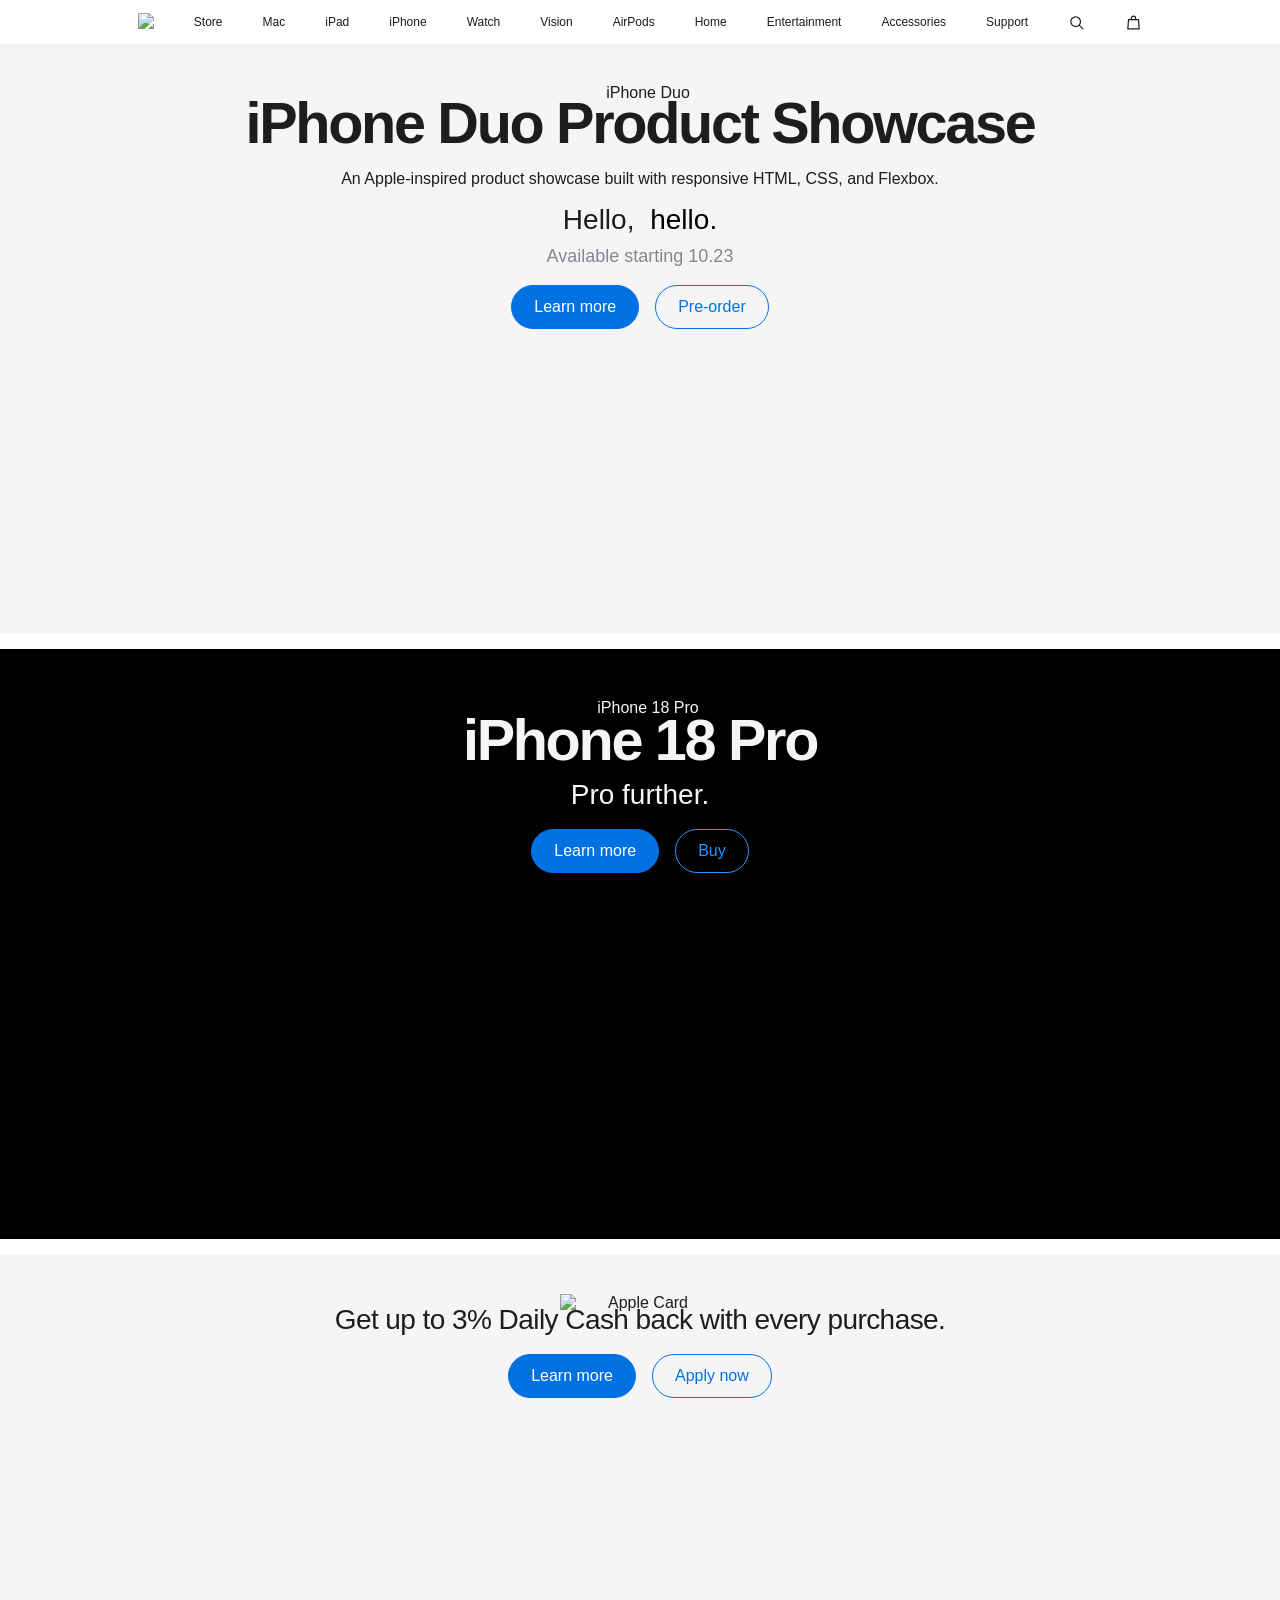
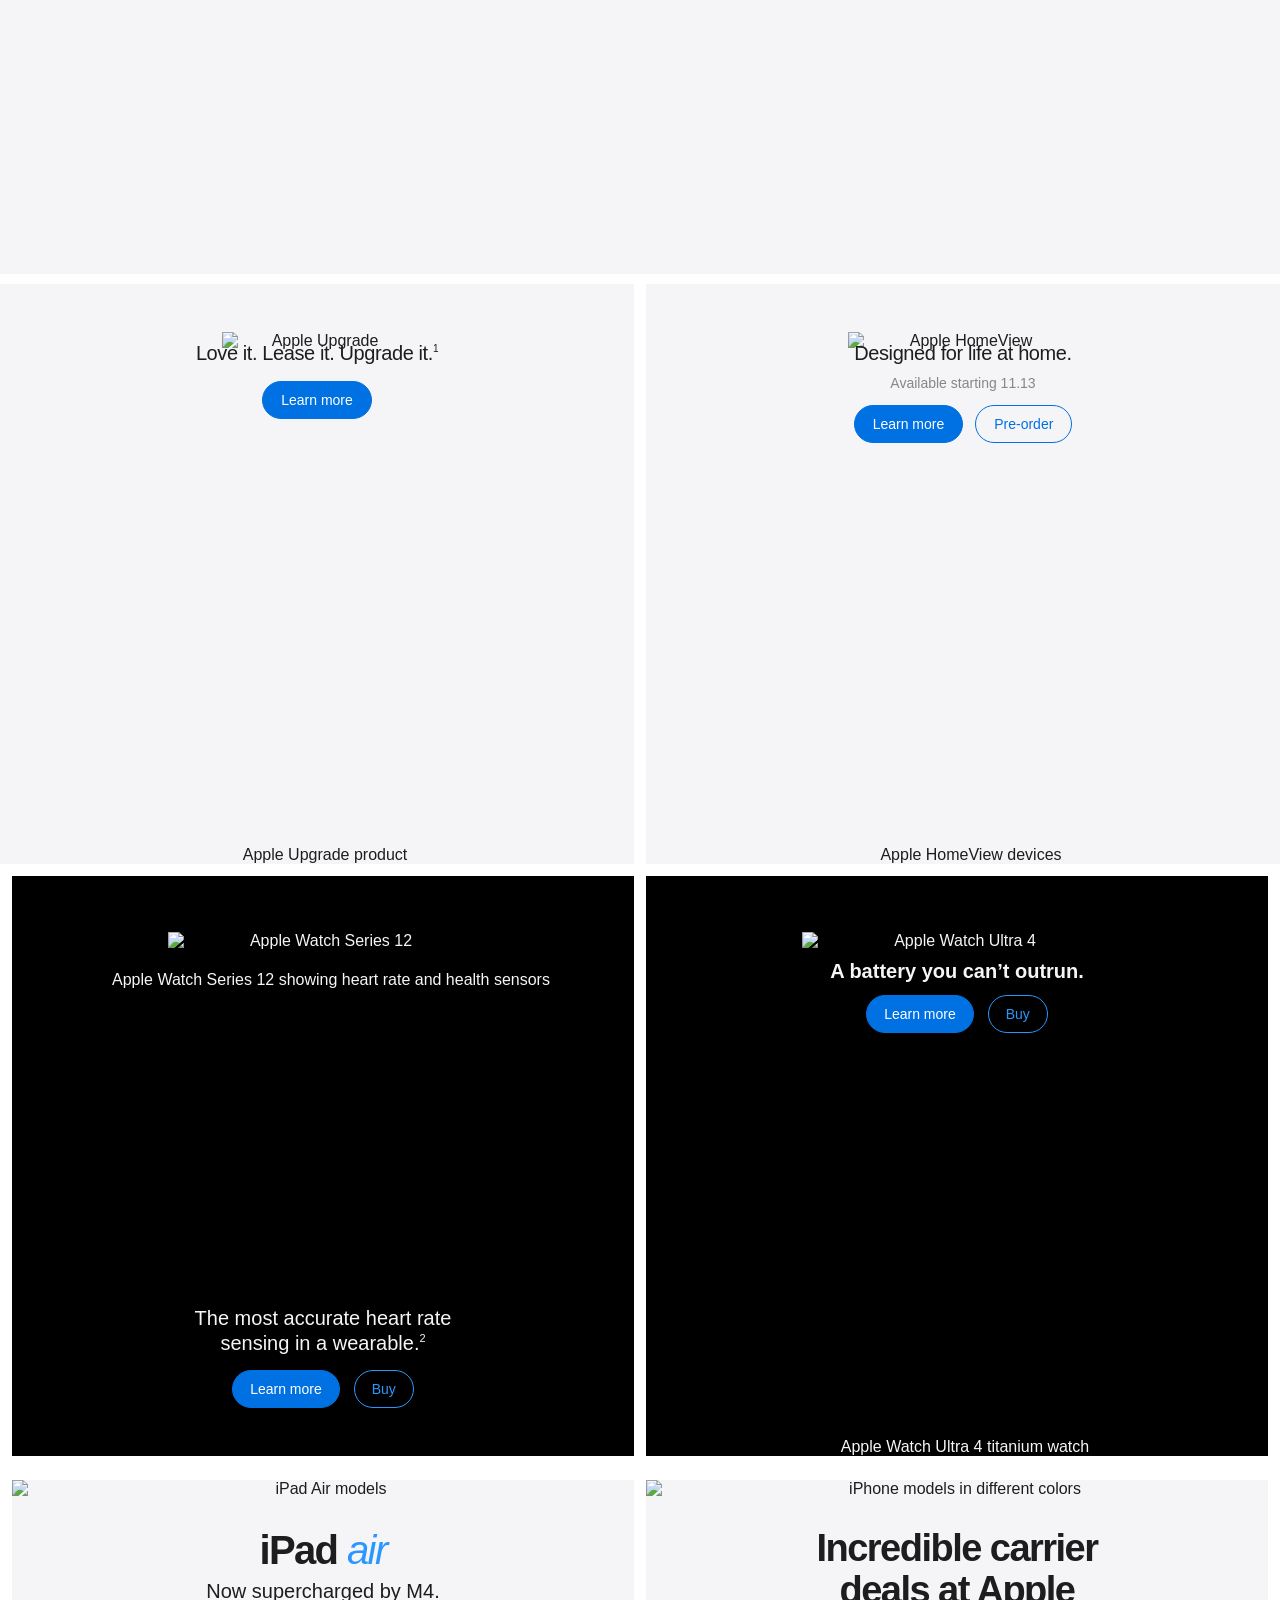
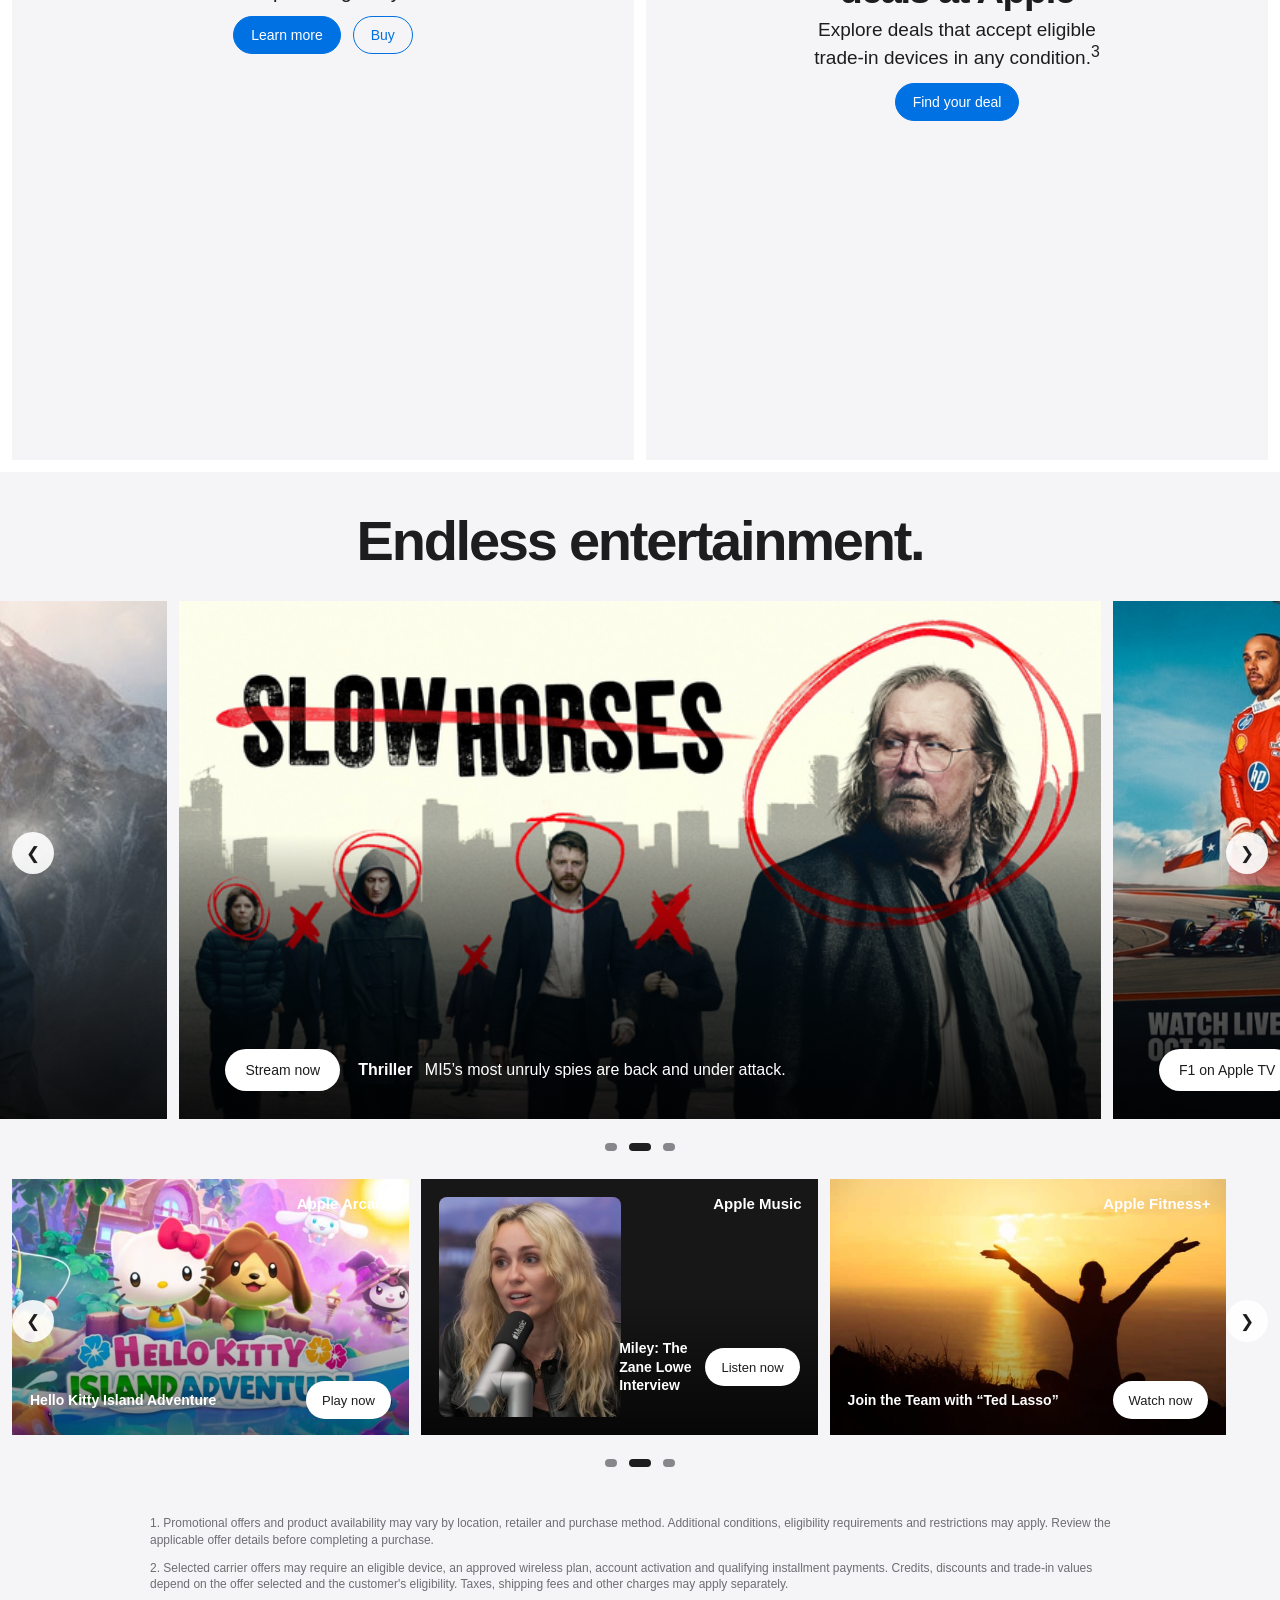
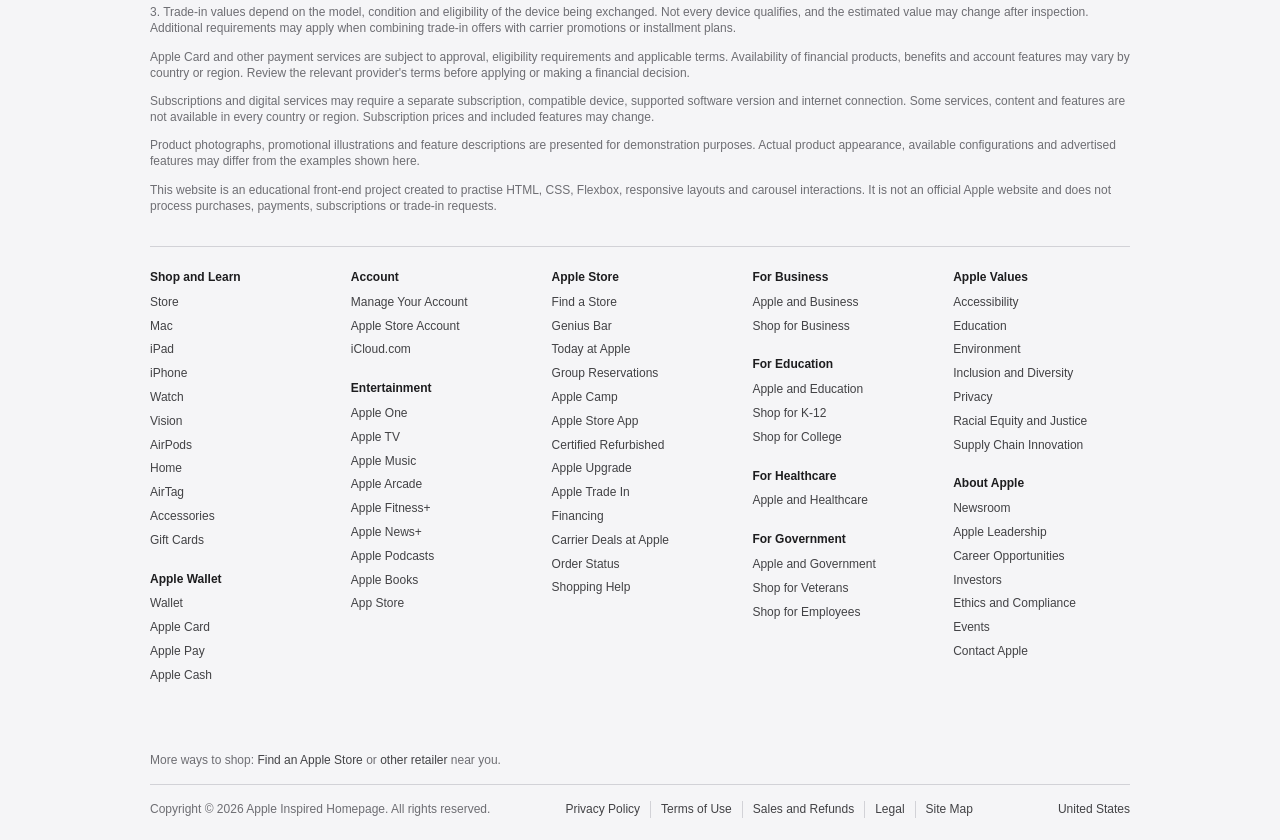
==== commit ff745f7f: "lab6 index.html" ====
--- a/lab6/index.html
+++ b/lab6/index.html
@@ -4,8 +4,39 @@
     <head>
         <meta charset="utf-8">
         <meta name="viewport" content="width=device-width, initial-scale=1.0">
-        <title>Apple</title>
-        <link rel="icon" type="image/svg+xml" href="https://cdn.simpleicons.org/apple/000000">
+
+        <title>Apple-Inspired Homepage | HTML &amp; CSS Flexbox Lab</title>
+
+        <meta
+            name="description"
+            content="An Apple-inspired web design lab project with responsive product sections, interactive carousels, and a modern layout built using HTML, CSS, and Flexbox."
+        >
+
+        <link
+            rel="canonical"
+            href="https://tsogt540-stack.github.io/lab6/"
+        >
+
+        <meta property="og:title"
+            content="Apple-Inspired Homepage | HTML & CSS Flexbox Lab">
+        <meta property="og:description"
+            content="An Apple-inspired web design lab project with responsive product sections, interactive carousels, and a modern layout built using HTML, CSS, and Flexbox.">
+        <meta property="og:image"
+            content="https://www.apple.com/v/homepage/images/iphone-duo/a/hero_iphone_duo_animated_startframe__blm9gj3ulmc2_large.jpg">
+        <meta property="og:url"
+            content="https://tsogt540-stack.github.io/lab6/">
+        <meta property="og:type" content="website">
+
+        <meta name="twitter:card" content="summary_large_image">
+        <meta name="twitter:title"
+            content="Apple-Inspired Homepage | HTML & CSS Flexbox Lab">
+        <meta name="twitter:description"
+            content="An Apple-inspired web design lab project with responsive product sections, interactive carousels, and a modern layout built using HTML, CSS, and Flexbox.">
+        <meta name="twitter:image"
+            content="https://www.apple.com/v/homepage/images/iphone-duo/a/hero_iphone_duo_animated_startframe__blm9gj3ulmc2_large.jpg">
+
+        <link rel="icon" type="image/svg+xml"
+            href="https://cdn.simpleicons.org/apple/000000">
         <link rel="stylesheet" href="style.css">
     </head>
     <body>
@@ -14,15 +45,15 @@
         <header class="site-header">
             <a class="brand" href="#" aria-label="Apple home"><img src="https://cdn.simpleicons.org/apple/000000" alt="apple"></a>
             <nav class="nav-links" aria-label="Main navigation">
-                <a href="#">Store</a>
-                <a href="#">Mac</a>
-                <a href="#">iPad</a>
+                <a href="#top">Store</a>
+                <a href="#iphone-duo">Mac</a>
+                <a href="#ipad">iPad</a>
                 <a href="#">iPhone</a>
-                <a href="#">Watch</a>
+                <a href="watch">Watch</a>
                 <a href="#">Vision</a>
                 <a href="#">AirPods</a>
                 <a href="#">Home</a>
-                <a href="#">Entertainment</a>
+                <a href="entertainment">Entertainment</a>
                 <a href="#">Accessories</a>
                 <a href="#">Support</a>
             </nav>
@@ -56,12 +87,16 @@
                 </a>
             </div>
         </header>
-        <main>
+        <main id="top">
 
             <!-- iPhone Duo -->
-            <section class="product-hero hero-duo">
+            <section class="product-hero hero-duo" id="iphone-duo">
                 <div class="hero-copy">
-                    <h1>iPhone Duo</h1>
+                    <h1>iPhone Duo Product Showcase</h1>
+                    <p>
+                        An Apple-inspired product showcase built with
+                        responsive HTML, CSS, and Flexbox.
+                    </p>
                     <p class="hero-tagline">
                         Hello, <span>hello.</span>
                     </p>
@@ -185,7 +220,7 @@
             </section>
 
             <!-- Apple Watch cards -->
-            <section class="watch-promo-grid">
+            <section class="watch-promo-grid" id="watch">
                 <article class="watch-promo-card watch-series-card">
                     <div class="watch-card-heading">
                         <img
@@ -231,7 +266,7 @@
             </section>
 
             <!-- iPad Air and carrier deals -->
-            <section class="feature-grid">
+            <section class="feature-grid" id="ipad">
                 <article class="feature-card ipad-air-card">
                     <div class="feature-copy">
                         <h2 class="ipad-air-title">
@@ -280,7 +315,7 @@
             </section>
 
             <!-- Entertainment carousel -->
-            <section class="entertainment-section">
+            <section class="entertainment-section" id="entertainment">
                 <h2 class="entertainment-title">
                     Endless entertainment.
                 </h2>
